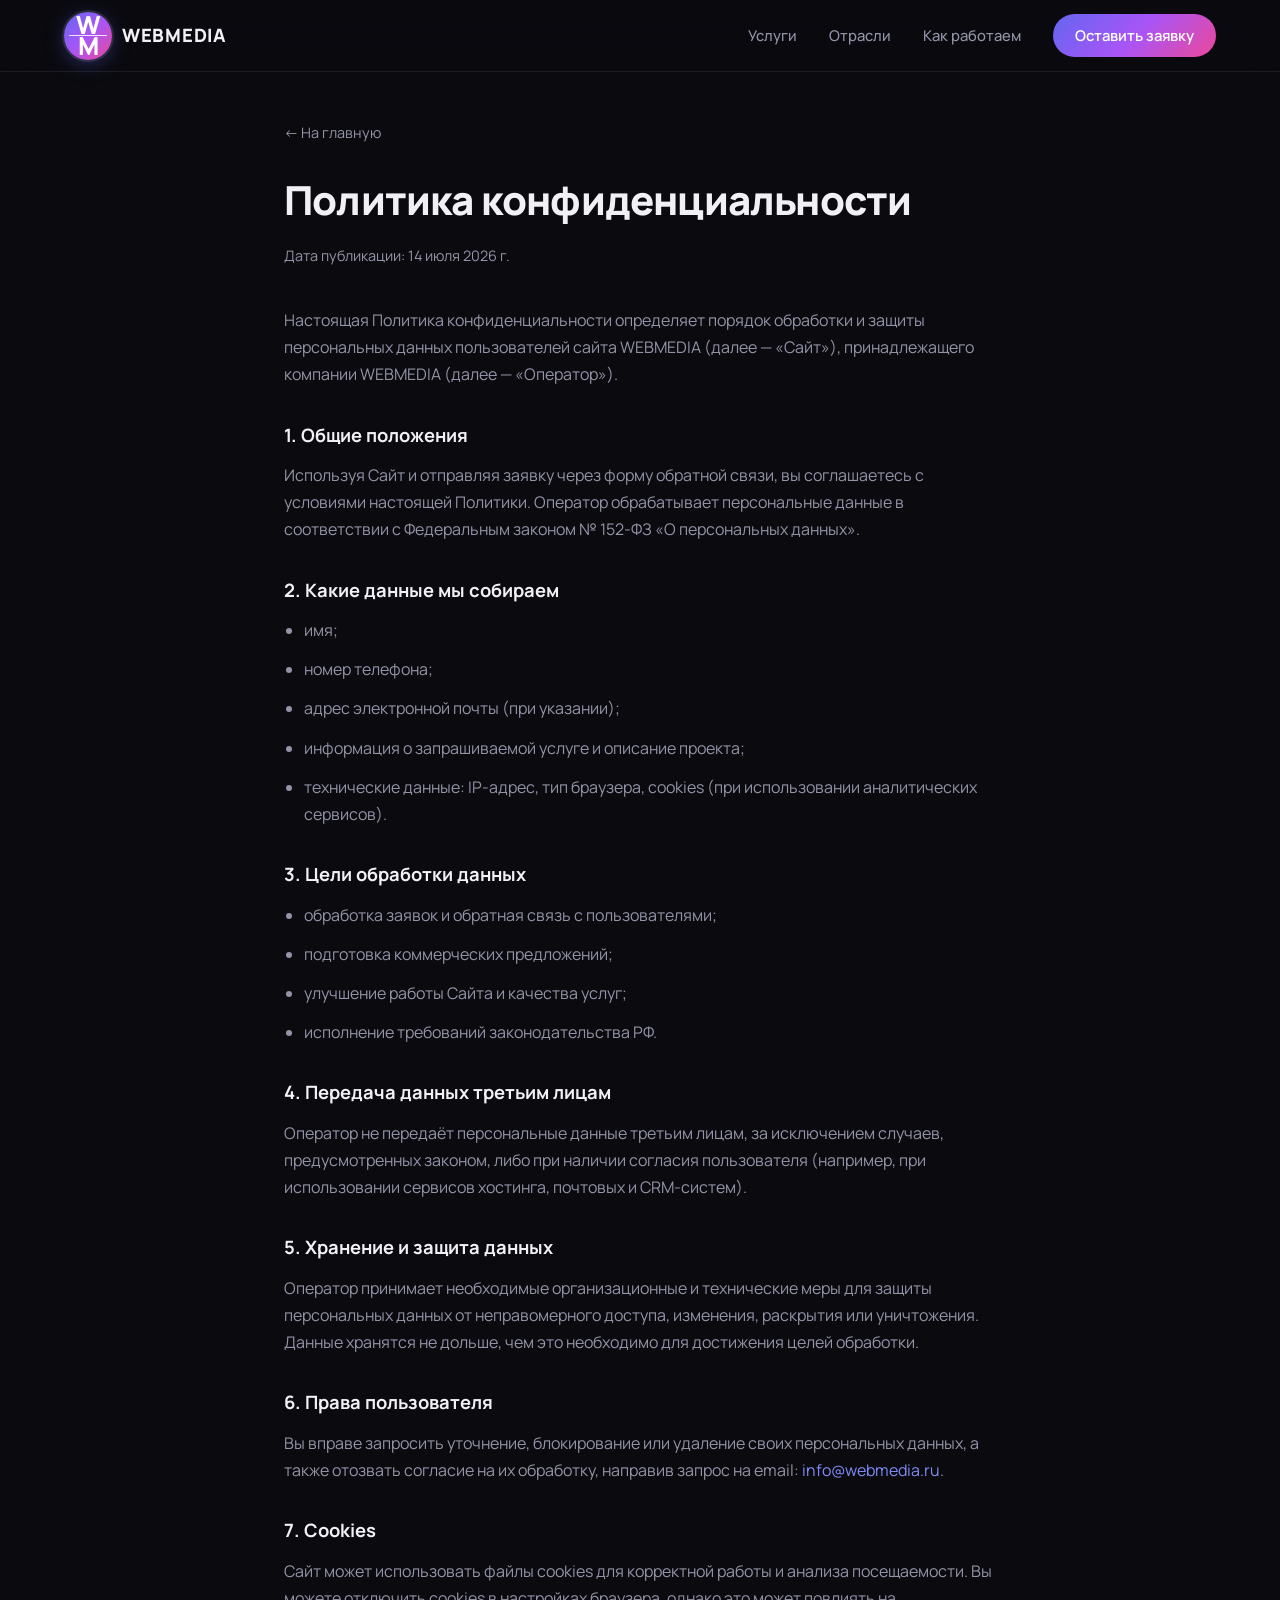
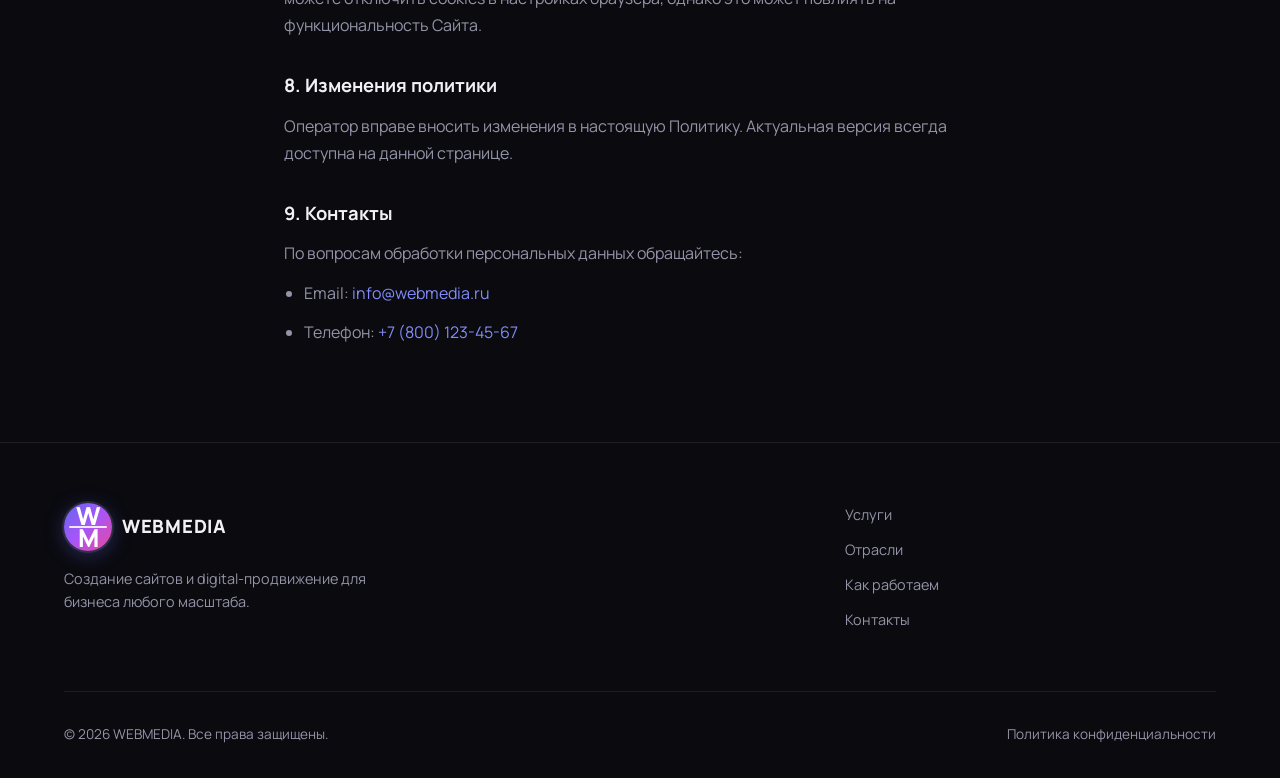
==== privacy.html @ d29331d7 "добавила политику конфиденциальности" ====
<!DOCTYPE html>
<html lang="ru">
<head>
  <meta charset="UTF-8">
  <meta name="viewport" content="width=device-width, initial-scale=1.0">
  <meta name="description" content="Политика конфиденциальности WEBMEDIA — порядок обработки и защиты персональных данных пользователей сайта.">
  <title>Политика конфиденциальности — WEBMEDIA</title>
  <link rel="preconnect" href="https://fonts.googleapis.com">
  <link rel="preconnect" href="https://fonts.gstatic.com" crossorigin>
  <link href="https://fonts.googleapis.com/css2?family=Manrope:wght@400;500;600;700;800&display=swap" rel="stylesheet">
  <link rel="stylesheet" href="styles.css">
</head>
<body>
  <header class="header header--scrolled" id="header">
    <div class="container header__inner">
      <a href="index.html" class="logo">
        <span class="logo__mark">
          <span class="logo__w">W</span>
          <span class="logo__divider" aria-hidden="true"></span>
          <span class="logo__m">M</span>
        </span>
        <span class="logo__text">WEBMEDIA</span>
      </a>
      <nav class="nav" id="nav">
        <a href="index.html#services" class="nav__link">Услуги</a>
        <a href="index.html#industries" class="nav__link">Отрасли</a>
        <a href="index.html#process" class="nav__link">Как работаем</a>
        <a href="index.html#contact" class="nav__link nav__link--cta">Оставить заявку</a>
      </nav>
      <button class="burger" id="burger" aria-label="Открыть меню">
        <span></span>
        <span></span>
        <span></span>
      </button>
    </div>
  </header>

  <main class="legal-page">
    <div class="container legal-page__inner">
      <a href="index.html" class="legal-page__back">&larr; На главную</a>
      <h1 class="legal-page__title">Политика конфиденциальности</h1>
      <p class="legal-page__updated">Дата публикации: 14 июля 2026 г.</p>

      <div class="legal-page__content">
        <p>Настоящая Политика конфиденциальности определяет порядок обработки и защиты персональных данных пользователей сайта WEBMEDIA (далее — «Сайт»), принадлежащего компании WEBMEDIA (далее — «Оператор»).</p>

        <h2>1. Общие положения</h2>
        <p>Используя Сайт и отправляя заявку через форму обратной связи, вы соглашаетесь с условиями настоящей Политики. Оператор обрабатывает персональные данные в соответствии с Федеральным законом № 152-ФЗ «О персональных данных».</p>

        <h2>2. Какие данные мы собираем</h2>
        <ul>
          <li>имя;</li>
          <li>номер телефона;</li>
          <li>адрес электронной почты (при указании);</li>
          <li>информация о запрашиваемой услуге и описание проекта;</li>
          <li>технические данные: IP-адрес, тип браузера, cookies (при использовании аналитических сервисов).</li>
        </ul>

        <h2>3. Цели обработки данных</h2>
        <ul>
          <li>обработка заявок и обратная связь с пользователями;</li>
          <li>подготовка коммерческих предложений;</li>
          <li>улучшение работы Сайта и качества услуг;</li>
          <li>исполнение требований законодательства РФ.</li>
        </ul>

        <h2>4. Передача данных третьим лицам</h2>
        <p>Оператор не передаёт персональные данные третьим лицам, за исключением случаев, предусмотренных законом, либо при наличии согласия пользователя (например, при использовании сервисов хостинга, почтовых и CRM-систем).</p>

        <h2>5. Хранение и защита данных</h2>
        <p>Оператор принимает необходимые организационные и технические меры для защиты персональных данных от неправомерного доступа, изменения, раскрытия или уничтожения. Данные хранятся не дольше, чем это необходимо для достижения целей обработки.</p>

        <h2>6. Права пользователя</h2>
        <p>Вы вправе запросить уточнение, блокирование или удаление своих персональных данных, а также отозвать согласие на их обработку, направив запрос на email: <a href="mailto:info@webmedia.ru">info@webmedia.ru</a>.</p>

        <h2>7. Cookies</h2>
        <p>Сайт может использовать файлы cookies для корректной работы и анализа посещаемости. Вы можете отключить cookies в настройках браузера, однако это может повлиять на функциональность Сайта.</p>

        <h2>8. Изменения политики</h2>
        <p>Оператор вправе вносить изменения в настоящую Политику. Актуальная версия всегда доступна на данной странице.</p>

        <h2>9. Контакты</h2>
        <p>По вопросам обработки персональных данных обращайтесь:</p>
        <ul>
          <li>Email: <a href="mailto:info@webmedia.ru">info@webmedia.ru</a></li>
          <li>Телефон: <a href="tel:+78001234567">+7 (800) 123-45-67</a></li>
        </ul>
      </div>
    </div>
  </main>

  <footer class="footer">
    <div class="container footer__inner">
      <div class="footer__brand">
        <a href="index.html" class="logo">
          <span class="logo__mark">
            <span class="logo__w">W</span>
            <span class="logo__divider" aria-hidden="true"></span>
            <span class="logo__m">M</span>
          </span>
          <span class="logo__text">WEBMEDIA</span>
        </a>
        <p>Создание сайтов и digital-продвижение для бизнеса любого масштаба.</p>
      </div>
      <div class="footer__links">
        <a href="index.html#services">Услуги</a>
        <a href="index.html#industries">Отрасли</a>
        <a href="index.html#process">Как работаем</a>
        <a href="index.html#contact">Контакты</a>
      </div>
      <div class="footer__bottom">
        <p>&copy; 2026 WEBMEDIA. Все права защищены.</p>
        <a href="privacy.html" class="footer__legal">Политика конфиденциальности</a>
      </div>
    </div>
  </footer>

  <script src="script.js"></script>
</body>
</html>
---- styles.css ----
*,
*::before,
*::after {
  box-sizing: border-box;
  margin: 0;
  padding: 0;
}

:root {
  --bg: #0a0a0f;
  --bg-card: #12121a;
  --bg-card-hover: #1a1a26;
  --surface: #16161f;
  --border: rgba(255, 255, 255, 0.08);
  --text: #f0f0f5;
  --text-muted: #9494a8;
  --accent: #6366f1;
  --accent-light: #818cf8;
  --accent-glow: rgba(99, 102, 241, 0.35);
  --gradient: linear-gradient(135deg, #6366f1 0%, #a855f7 50%, #ec4899 100%);
  --radius: 16px;
  --radius-sm: 10px;
  --header-h: 72px;
  --transition: 0.3s cubic-bezier(0.4, 0, 0.2, 1);
}

html {
  scroll-behavior: smooth;
}

body {
  font-family: 'Manrope', system-ui, sans-serif;
  background: var(--bg);
  color: var(--text);
  line-height: 1.6;
  overflow-x: hidden;
}

.container {
  max-width: 1200px;
  margin: 0 auto;
  padding: 0 24px;
}

a {
  color: inherit;
  text-decoration: none;
}

/* Header */
.header {
  position: fixed;
  top: 0;
  left: 0;
  right: 0;
  z-index: 100;
  height: var(--header-h);
  background: rgba(10, 10, 15, 0.8);
  backdrop-filter: blur(20px);
  border-bottom: 1px solid var(--border);
  transition: var(--transition);
}

.header--scrolled {
  background: rgba(10, 10, 15, 0.95);
  box-shadow: 0 4px 30px rgba(0, 0, 0, 0.3);
}

.header__inner {
  display: flex;
  align-items: center;
  justify-content: space-between;
  height: 100%;
}

.logo {
  display: flex;
  align-items: center;
  gap: 10px;
  font-weight: 800;
  font-size: 1.15rem;
  letter-spacing: 0.04em;
}

.logo__mark {
  display: flex;
  flex-direction: column;
  align-items: center;
  justify-content: center;
  width: 48px;
  height: 48px;
  padding: 4px 5px;
  background: var(--gradient);
  border-radius: 50%;
  line-height: 1;
  flex-shrink: 0;
  box-shadow: 0 0 0 2px rgba(255, 255, 255, 0.1), 0 4px 20px var(--accent-glow);
  animation: logo-pulse 3s ease-in-out infinite;
  transition: transform var(--transition), box-shadow var(--transition);
  overflow: hidden;
}

.logo:hover .logo__mark {
  transform: scale(1.08) rotate(-5deg);
  box-shadow: 0 0 0 2px rgba(255, 255, 255, 0.2), 0 8px 32px var(--accent-glow);
}

.logo__w,
.logo__m {
  font-weight: 800;
  color: #fff;
  letter-spacing: -0.08em;
  line-height: 0.72;
  width: 100%;
  text-align: center;
}

.logo__w {
  font-size: 1.55rem;
}

.logo__divider {
  flex-shrink: 0;
  width: 100%;
  height: 1.5px;
  margin: 1px 0;
  background: rgba(255, 255, 255, 0.85);
  border-radius: 1px;
}

.logo__m {
  font-size: 1.55rem;
}

.nav {
  display: flex;
  align-items: center;
  gap: 32px;
}

.nav__link {
  font-size: 0.925rem;
  font-weight: 500;
  color: var(--text-muted);
  transition: color var(--transition);
}

.nav__link:hover {
  color: var(--text);
}

.nav__link--cta {
  padding: 10px 22px;
  background: var(--gradient);
  border-radius: 50px;
  color: #fff !important;
  font-weight: 600;
}

.nav__link--cta:hover {
  opacity: 0.9;
  transform: translateY(-1px);
}

.burger {
  display: none;
  flex-direction: column;
  gap: 5px;
  background: none;
  border: none;
  cursor: pointer;
  padding: 4px;
}

.burger span {
  display: block;
  width: 24px;
  height: 2px;
  background: var(--text);
  border-radius: 2px;
  transition: var(--transition);
}

.burger.active span:nth-child(1) {
  transform: rotate(45deg) translate(5px, 5px);
}

.burger.active span:nth-child(2) {
  opacity: 0;
}

.burger.active span:nth-child(3) {
  transform: rotate(-45deg) translate(5px, -5px);
}

/* Hero */
.hero {
  position: relative;
  min-height: 100vh;
  display: flex;
  align-items: center;
  padding: calc(var(--header-h) + 40px) 0 80px;
  overflow: hidden;
}

.hero__bg {
  position: absolute;
  inset: 0;
  background:
    radial-gradient(ellipse 80% 60% at 50% -10%, rgba(99, 102, 241, 0.18) 0%, transparent 60%),
    radial-gradient(ellipse 50% 40% at 90% 80%, rgba(168, 85, 247, 0.12) 0%, transparent 50%),
    radial-gradient(ellipse 40% 30% at 10% 70%, rgba(236, 72, 153, 0.08) 0%, transparent 50%);
  pointer-events: none;
  animation: bg-shift 12s ease-in-out infinite alternate;
}

.hero__orb {
  position: absolute;
  border-radius: 50%;
  filter: blur(60px);
  opacity: 0.5;
  pointer-events: none;
}

.hero__orb--1 {
  width: 320px;
  height: 320px;
  background: rgba(99, 102, 241, 0.25);
  top: 10%;
  left: 5%;
  animation: orb-float 8s ease-in-out infinite;
}

.hero__orb--2 {
  width: 240px;
  height: 240px;
  background: rgba(168, 85, 247, 0.2);
  bottom: 15%;
  right: 10%;
  animation: orb-float 10s ease-in-out infinite reverse;
}

.hero__orb--3 {
  width: 180px;
  height: 180px;
  background: rgba(236, 72, 153, 0.15);
  top: 50%;
  left: 45%;
  animation: orb-float 7s ease-in-out infinite;
  animation-delay: -3s;
}

.hero__inner {
  position: relative;
  display: grid;
  grid-template-columns: 1fr 1fr;
  gap: 60px;
  align-items: center;
}

.hero__badge {
  display: inline-block;
  padding: 6px 16px;
  background: rgba(99, 102, 241, 0.15);
  border: 1px solid rgba(99, 102, 241, 0.3);
  border-radius: 50px;
  font-size: 0.85rem;
  font-weight: 600;
  color: var(--accent-light);
  margin-bottom: 24px;
}

.hero__title {
  font-size: clamp(2.2rem, 5vw, 3.5rem);
  font-weight: 800;
  line-height: 1.15;
  letter-spacing: -0.02em;
  margin-bottom: 20px;
}

.gradient-text {
  background: var(--gradient);
  -webkit-background-clip: text;
  -webkit-text-fill-color: transparent;
  background-clip: text;
}

.gradient-text--animated {
  background-size: 200% auto;
  animation: gradient-flow 4s linear infinite;
}

.hero__desc {
  font-size: 1.125rem;
  color: var(--text-muted);
  max-width: 520px;
  margin-bottom: 36px;
}

.hero__actions {
  display: flex;
  gap: 16px;
  flex-wrap: wrap;
  margin-bottom: 48px;
}

.btn {
  display: inline-flex;
  align-items: center;
  justify-content: center;
  padding: 14px 28px;
  border-radius: 50px;
  font-family: inherit;
  font-size: 0.95rem;
  font-weight: 600;
  cursor: pointer;
  border: none;
  transition: var(--transition);
}

.btn--primary {
  background: var(--gradient);
  color: #fff;
  box-shadow: 0 4px 24px var(--accent-glow);
}

.btn--primary:hover {
  transform: translateY(-2px);
  box-shadow: 0 8px 32px var(--accent-glow);
}

.btn--shine {
  position: relative;
  overflow: hidden;
}

.btn--shine::after {
  content: '';
  position: absolute;
  top: 0;
  left: -100%;
  width: 60%;
  height: 100%;
  background: linear-gradient(90deg, transparent, rgba(255, 255, 255, 0.25), transparent);
  animation: shine 3s ease-in-out infinite;
}

.btn--ghost {
  background: transparent;
  color: var(--text);
  border: 1px solid var(--border);
}

.btn--ghost:hover {
  background: rgba(255, 255, 255, 0.05);
  border-color: rgba(255, 255, 255, 0.15);
}

.btn--white {
  background: #fff;
  color: var(--bg);
}

.btn--white:hover {
  transform: translateY(-2px);
  box-shadow: 0 8px 24px rgba(255, 255, 255, 0.2);
}

.btn--full {
  width: 100%;
}

.hero__stats {
  display: flex;
  gap: 40px;
  flex-wrap: wrap;
}

.stat__value {
  font-size: 1.75rem;
  font-weight: 800;
  background: var(--gradient);
  -webkit-background-clip: text;
  -webkit-text-fill-color: transparent;
  background-clip: text;
  line-height: 1.2;
}

.stat__num,
.stat__suffix {
  font: inherit;
  background: inherit;
  -webkit-background-clip: inherit;
  -webkit-text-fill-color: inherit;
  background-clip: inherit;
}

.stat__label {
  font-size: 0.85rem;
  color: var(--text-muted);
}

/* Hero visual cards */
.hero__visual {
  position: relative;
  height: 420px;
}

.hero-card {
  position: absolute;
  background: var(--bg-card);
  border: 1px solid var(--border);
  border-radius: var(--radius);
  padding: 24px;
  backdrop-filter: blur(10px);
  animation: float 6s ease-in-out infinite;
}

.hero-card--1 {
  top: 20px;
  left: 0;
  width: 260px;
  animation-delay: 0s;
}

.hero-card--2 {
  top: 100px;
  right: 0;
  width: 220px;
  animation-delay: -2s;
}

.hero-card--3 {
  bottom: 20px;
  left: 60px;
  width: 280px;
  animation-delay: -4s;
}

@keyframes float {
  0%, 100% { transform: translateY(0); }
  50% { transform: translateY(-12px); }
}

.hero-card__icon {
  font-size: 1.5rem;
  margin-bottom: 12px;
}

.hero-card__title {
  font-weight: 600;
  margin-bottom: 12px;
}

.hero-card__bar {
  height: 6px;
  background: rgba(255, 255, 255, 0.08);
  border-radius: 3px;
  overflow: hidden;
}

.hero-card__bar span,
.hero-card__progress {
  display: block;
  height: 100%;
  background: var(--gradient);
  border-radius: 3px;
}

.hero-card__progress {
  width: 0;
  animation: progress-fill 2s ease-out 1s forwards;
}

.hero-card__value {
  font-size: 2rem;
  font-weight: 800;
  background: var(--gradient);
  -webkit-background-clip: text;
  -webkit-text-fill-color: transparent;
  background-clip: text;
}

.hero-card__tags {
  display: flex;
  gap: 8px;
  flex-wrap: wrap;
}

.hero-card__tags span {
  padding: 4px 12px;
  background: rgba(99, 102, 241, 0.15);
  border-radius: 50px;
  font-size: 0.8rem;
  color: var(--accent-light);
}

/* Sections */
.section {
  padding: 100px 0;
}

.section--dark {
  background: var(--surface);
}

.section--accent {
  padding: 60px 0;
}

.section__head {
  text-align: center;
  max-width: 640px;
  margin: 0 auto 60px;
}

.section__tag {
  display: inline-block;
  font-size: 0.8rem;
  font-weight: 700;
  text-transform: uppercase;
  letter-spacing: 0.1em;
  color: var(--accent-light);
  margin-bottom: 12px;
}

.section__title {
  font-size: clamp(1.75rem, 3.5vw, 2.5rem);
  font-weight: 800;
  letter-spacing: -0.02em;
  margin-bottom: 16px;
}

.section__desc {
  color: var(--text-muted);
  font-size: 1.05rem;
}

/* Services */
.services-grid {
  display: flex;
  flex-direction: column;
  gap: 24px;
}

.services-row {
  display: grid;
  grid-template-columns: repeat(3, 1fr);
  gap: 24px;
}

.service-card {
  background: var(--bg-card);
  border: 1px solid var(--border);
  border-radius: var(--radius);
  padding: 32px;
  transition: var(--transition);
}

.service-card:hover {
  border-color: rgba(99, 102, 241, 0.3);
  transform: translateY(-4px);
  box-shadow: 0 12px 40px rgba(0, 0, 0, 0.3);
}

.service-card:hover .service-card__icon {
  animation: icon-pop 0.5s ease;
}

.service-card--featured {
  background: linear-gradient(145deg, rgba(99, 102, 241, 0.08) 0%, var(--bg-card) 60%);
  border-color: rgba(99, 102, 241, 0.2);
}

.service-card--featured .service-card__list {
  display: grid;
  grid-template-columns: repeat(2, 1fr);
  gap: 10px 24px;
}

.service-card__header {
  display: flex;
  align-items: center;
  gap: 14px;
  margin-bottom: 16px;
}

.service-card__icon {
  font-size: 1.75rem;
}

.service-card__title {
  font-size: 1.25rem;
  font-weight: 700;
}

.service-card__desc {
  color: var(--text-muted);
  margin-bottom: 20px;
}

.service-card__list {
  list-style: none;
  display: flex;
  flex-direction: column;
  gap: 10px;
}

.service-card__list li {
  position: relative;
  padding-left: 24px;
  color: var(--text-muted);
  font-size: 0.95rem;
}

.service-card__list li::before {
  content: '✓';
  position: absolute;
  left: 0;
  color: var(--accent-light);
  font-weight: 700;
}

/* Industries */
.industries-grid {
  display: grid;
  grid-template-columns: repeat(3, 1fr);
  gap: 20px;
}

.industry-card {
  background: var(--bg-card);
  border: 1px solid var(--border);
  border-radius: var(--radius);
  padding: 28px;
  transition: var(--transition);
}

.industry-card:hover {
  background: var(--bg-card-hover);
  border-color: rgba(99, 102, 241, 0.25);
  transform: translateY(-3px);
}

.industry-card:hover .industry-card__icon {
  animation: icon-pop 0.5s ease;
}

.industry-card__icon {
  font-size: 2rem;
  display: block;
  margin-bottom: 14px;
}

.industry-card h3 {
  font-size: 1.05rem;
  font-weight: 700;
  margin-bottom: 8px;
}

.industry-card p {
  font-size: 0.875rem;
  color: var(--text-muted);
  line-height: 1.5;
}

.industry-card--more {
  background: linear-gradient(145deg, rgba(99, 102, 241, 0.1), rgba(168, 85, 247, 0.05));
  border-color: rgba(99, 102, 241, 0.2);
}

/* Process */
.process-steps {
  display: grid;
  grid-template-columns: repeat(4, 1fr);
  gap: 24px;
}

.process-step {
  position: relative;
  padding: 32px 24px;
  background: var(--bg-card);
  border: 1px solid var(--border);
  border-radius: var(--radius);
  transition: var(--transition);
}

.process-step:hover {
  border-color: rgba(99, 102, 241, 0.3);
}

.process-step__num {
  font-size: 2.5rem;
  font-weight: 800;
  background: var(--gradient);
  -webkit-background-clip: text;
  -webkit-text-fill-color: transparent;
  background-clip: text;
  opacity: 0.5;
  margin-bottom: 16px;
}

.process-step h3 {
  font-size: 1.05rem;
  font-weight: 700;
  margin-bottom: 10px;
}

.process-step p {
  font-size: 0.9rem;
  color: var(--text-muted);
}

/* CTA block */
.cta-block {
  display: flex;
  align-items: center;
  justify-content: space-between;
  gap: 32px;
  padding: 48px 56px;
  background: var(--gradient);
  background-size: 200% auto;
  border-radius: calc(var(--radius) + 4px);
  animation: gradient-flow 6s linear infinite;
}

.cta-block h2 {
  font-size: 1.75rem;
  font-weight: 800;
  margin-bottom: 8px;
}

.cta-block p {
  opacity: 0.9;
  font-size: 1.05rem;
}

/* Contact */
.contact-grid {
  display: grid;
  grid-template-columns: 1fr 1fr;
  gap: 60px;
  align-items: start;
}

.contact-info .section__tag,
.contact-info .section__title,
.contact-info .section__desc {
  text-align: left;
}

.contact-info .section__head {
  margin: 0 0 32px;
  text-align: left;
}

.contact-details {
  display: flex;
  flex-direction: column;
  gap: 24px;
}

.contact-detail__label {
  display: block;
  font-size: 0.8rem;
  font-weight: 600;
  text-transform: uppercase;
  letter-spacing: 0.08em;
  color: var(--text-muted);
  margin-bottom: 4px;
}

.contact-detail a {
  font-size: 1.15rem;
  font-weight: 600;
  color: var(--accent-light);
  transition: color var(--transition);
}

.contact-detail a:hover {
  color: var(--text);
}

.contact-actions {
  display: flex;
  flex-wrap: wrap;
  gap: 12px;
  margin-top: 32px;
}

.btn--contact {
  display: inline-flex;
  align-items: center;
  gap: 8px;
  padding: 12px 22px;
  border-radius: 50px;
  font-weight: 600;
  font-size: 0.9rem;
  transition: var(--transition);
}

.btn--contact svg {
  width: 18px;
  height: 18px;
  flex-shrink: 0;
}

.btn--phone {
  background: rgba(34, 197, 94, 0.12);
  color: #4ade80;
  border: 1px solid rgba(34, 197, 94, 0.3);
}

.btn--phone:hover {
  background: rgba(34, 197, 94, 0.2);
  transform: translateY(-2px);
}

.btn--email {
  background: rgba(99, 102, 241, 0.12);
  color: var(--accent-light);
  border: 1px solid rgba(99, 102, 241, 0.3);
}

.btn--email:hover {
  background: rgba(99, 102, 241, 0.2);
  transform: translateY(-2px);
}

.btn--max {
  background: linear-gradient(135deg, #5b4cff 0%, #7c3aed 100%);
  color: #fff;
  box-shadow: 0 4px 20px rgba(91, 76, 255, 0.3);
}

.btn--max:hover {
  transform: translateY(-2px);
  box-shadow: 0 8px 28px rgba(91, 76, 255, 0.4);
}

.contact-form {
  background: var(--bg-card);
  border: 1px solid var(--border);
  border-radius: var(--radius);
  padding: 36px;
}

.form-group {
  margin-bottom: 20px;
}

.form-group label {
  display: block;
  font-size: 0.875rem;
  font-weight: 600;
  margin-bottom: 8px;
  color: var(--text-muted);
}

.form-group input,
.form-group select,
.form-group textarea {
  width: 100%;
  padding: 14px 16px;
  background: var(--surface);
  border: 1px solid var(--border);
  border-radius: var(--radius-sm);
  color: var(--text);
  font-family: inherit;
  font-size: 0.95rem;
  transition: border-color var(--transition);
}

.form-group input:focus,
.form-group select:focus,
.form-group textarea:focus {
  outline: none;
  border-color: var(--accent);
}

.form-group input::placeholder,
.form-group textarea::placeholder {
  color: rgba(148, 148, 168, 0.6);
}

.form-group select {
  cursor: pointer;
  appearance: none;
  background-image: url("data:image/svg+xml,%3Csvg xmlns='http://www.w3.org/2000/svg' width='12' height='12' fill='%239494a8' viewBox='0 0 16 16'%3E%3Cpath d='M8 11L3 6h10l-5 5z'/%3E%3C/svg%3E");
  background-repeat: no-repeat;
  background-position: right 16px center;
}

.form-group textarea {
  resize: vertical;
  min-height: 100px;
}

.form-note {
  margin-top: 12px;
  font-size: 0.75rem;
  color: var(--text-muted);
  text-align: center;
}

/* Footer */
.footer {
  padding: 60px 0 32px;
  border-top: 1px solid var(--border);
}

.footer__inner {
  display: grid;
  grid-template-columns: 2fr 1fr;
  gap: 40px;
}

.footer__brand p {
  margin-top: 16px;
  color: var(--text-muted);
  font-size: 0.9rem;
  max-width: 320px;
}

.footer__links {
  display: flex;
  flex-direction: column;
  gap: 12px;
}

.footer__links a {
  color: var(--text-muted);
  font-size: 0.9rem;
  transition: color var(--transition);
}

.footer__links a:hover {
  color: var(--text);
}

.footer__bottom {
  grid-column: 1 / -1;
  display: flex;
  justify-content: space-between;
  align-items: center;
  flex-wrap: wrap;
  gap: 12px;
  padding-top: 32px;
  border-top: 1px solid var(--border);
  margin-top: 20px;
}

.footer__bottom p {
  font-size: 0.85rem;
  color: var(--text-muted);
}

.footer__legal {
  font-size: 0.85rem;
  color: var(--text-muted);
  transition: color var(--transition);
}

.footer__legal:hover {
  color: var(--text);
}

.footer__note {
  font-size: 0.75rem !important;
  opacity: 0.6;
}

/* Legal page */
.legal-page {
  padding: calc(var(--header-h) + 48px) 0 80px;
}

.legal-page__inner {
  max-width: 760px;
}

.legal-page__back {
  display: inline-block;
  margin-bottom: 24px;
  font-size: 0.9rem;
  color: var(--text-muted);
  transition: color var(--transition);
}

.legal-page__back:hover {
  color: var(--accent-light);
}

.legal-page__title {
  font-size: clamp(1.75rem, 4vw, 2.5rem);
  font-weight: 800;
  letter-spacing: -0.02em;
  margin-bottom: 12px;
}

.legal-page__updated {
  font-size: 0.9rem;
  color: var(--text-muted);
  margin-bottom: 40px;
}

.legal-page__content h2 {
  font-size: 1.15rem;
  font-weight: 700;
  margin: 32px 0 12px;
}

.legal-page__content p,
.legal-page__content li {
  color: var(--text-muted);
  line-height: 1.7;
  margin-bottom: 12px;
}

.legal-page__content ul {
  padding-left: 20px;
  margin-bottom: 16px;
}

.legal-page__content a {
  color: var(--accent-light);
  transition: color var(--transition);
}

.legal-page__content a:hover {
  color: var(--text);
}

/* Toast */
.toast {
  position: fixed;
  bottom: 32px;
  left: 50%;
  transform: translateX(-50%) translateY(100px);
  padding: 16px 28px;
  background: var(--bg-card);
  border: 1px solid rgba(99, 102, 241, 0.4);
  border-radius: 50px;
  font-size: 0.925rem;
  font-weight: 500;
  box-shadow: 0 8px 32px rgba(0, 0, 0, 0.4);
  opacity: 0;
  transition: all 0.4s cubic-bezier(0.4, 0, 0.2, 1);
  z-index: 200;
  pointer-events: none;
}

.toast.show {
  transform: translateX(-50%) translateY(0);
  opacity: 1;
}

.nav__link:not(.nav__link--cta) {
  position: relative;
}

.nav__link:not(.nav__link--cta)::after {
  content: '';
  position: absolute;
  bottom: -4px;
  left: 0;
  width: 0;
  height: 2px;
  background: var(--gradient);
  border-radius: 2px;
  transition: width var(--transition);
}

.nav__link:not(.nav__link--cta):hover::after {
  width: 100%;
}

/* Animations on scroll */
.reveal {
  opacity: 0;
  transform: translateY(40px);
  transition: opacity 0.7s cubic-bezier(0.4, 0, 0.2, 1),
              transform 0.7s cubic-bezier(0.4, 0, 0.2, 1);
  transition-delay: var(--reveal-delay, 0s);
}

.reveal.visible {
  opacity: 1;
  transform: translateY(0);
}

.reveal-left {
  opacity: 0;
  transform: translateX(-40px);
  transition: opacity 0.7s ease, transform 0.7s ease;
  transition-delay: var(--reveal-delay, 0s);
}

.reveal-left.visible {
  opacity: 1;
  transform: translateX(0);
}

.reveal-right {
  opacity: 0;
  transform: translateX(40px);
  transition: opacity 0.7s ease, transform 0.7s ease;
  transition-delay: var(--reveal-delay, 0s);
}

.reveal-right.visible {
  opacity: 1;
  transform: translateX(0);
}

.anim-fade-up {
  opacity: 0;
  transform: translateY(24px);
  animation: fade-up 0.8s cubic-bezier(0.4, 0, 0.2, 1) forwards;
}

.anim-delay-1 { animation-delay: 0.15s; }
.anim-delay-2 { animation-delay: 0.3s; }
.anim-delay-3 { animation-delay: 0.45s; }
.anim-delay-4 { animation-delay: 0.6s; }

.anim-bounce {
  animation: gentle-bounce 2s ease-in-out infinite;
}

.anim-tag {
  opacity: 0;
  transform: scale(0.8);
  animation: tag-pop 0.5s ease forwards;
}

@keyframes fade-up {
  to {
    opacity: 1;
    transform: translateY(0);
  }
}

@keyframes logo-pulse {
  0%, 100% { box-shadow: 0 0 0 2px rgba(255, 255, 255, 0.1), 0 4px 20px var(--accent-glow); }
  50% { box-shadow: 0 0 0 2px rgba(255, 255, 255, 0.15), 0 4px 28px rgba(99, 102, 241, 0.5); }
}

@keyframes bg-shift {
  0% { filter: hue-rotate(0deg); }
  100% { filter: hue-rotate(15deg); }
}

@keyframes orb-float {
  0%, 100% { transform: translate(0, 0) scale(1); }
  33% { transform: translate(30px, -20px) scale(1.05); }
  66% { transform: translate(-20px, 15px) scale(0.95); }
}

@keyframes gradient-flow {
  0% { background-position: 0% center; }
  100% { background-position: 200% center; }
}

@keyframes shine {
  0% { left: -100%; }
  40%, 100% { left: 150%; }
}

@keyframes progress-fill {
  to { width: 92%; }
}

@keyframes gentle-bounce {
  0%, 100% { transform: translateY(0); }
  50% { transform: translateY(-6px); }
}

@keyframes tag-pop {
  to {
    opacity: 1;
    transform: scale(1);
  }
}

@keyframes icon-pop {
  0% { transform: scale(1); }
  50% { transform: scale(1.25); }
  100% { transform: scale(1); }
}

@media (prefers-reduced-motion: reduce) {
  *, *::before, *::after {
    animation-duration: 0.01ms !important;
    animation-iteration-count: 1 !important;
    transition-duration: 0.01ms !important;
  }

  .reveal, .reveal-left, .reveal-right {
    opacity: 1;
    transform: none;
  }
}

/* Responsive */
@media (max-width: 1024px) {
  .hero__inner {
    grid-template-columns: 1fr;
    text-align: center;
  }

  .hero__desc {
    margin-left: auto;
    margin-right: auto;
  }

  .hero__actions {
    justify-content: center;
  }

  .hero__stats {
    justify-content: center;
  }

  .hero__visual {
    display: none;
  }

  .services-row {
    grid-template-columns: 1fr;
  }

  .service-card--featured .service-card__list {
    grid-template-columns: 1fr;
  }

  .industries-grid {
    grid-template-columns: repeat(2, 1fr);
  }

  .process-steps {
    grid-template-columns: repeat(2, 1fr);
  }

  .contact-grid {
    grid-template-columns: 1fr;
  }
}

@media (max-width: 768px) {
  .nav {
    position: fixed;
    top: var(--header-h);
    left: 0;
    right: 0;
    flex-direction: column;
    padding: 24px;
    background: rgba(10, 10, 15, 0.98);
    border-bottom: 1px solid var(--border);
    transform: translateY(-120%);
    opacity: 0;
    transition: var(--transition);
    gap: 20px;
  }

  .nav.open {
    transform: translateY(0);
    opacity: 1;
  }

  .burger {
    display: flex;
  }

  .industries-grid {
    grid-template-columns: 1fr;
  }

  .process-steps {
    grid-template-columns: 1fr;
  }

  .cta-block {
    flex-direction: column;
    text-align: center;
    padding: 36px 28px;
  }

  .footer__inner {
    grid-template-columns: 1fr;
  }

  .footer__bottom {
    flex-direction: column;
    text-align: center;
  }

  .section {
    padding: 72px 0;
  }
}
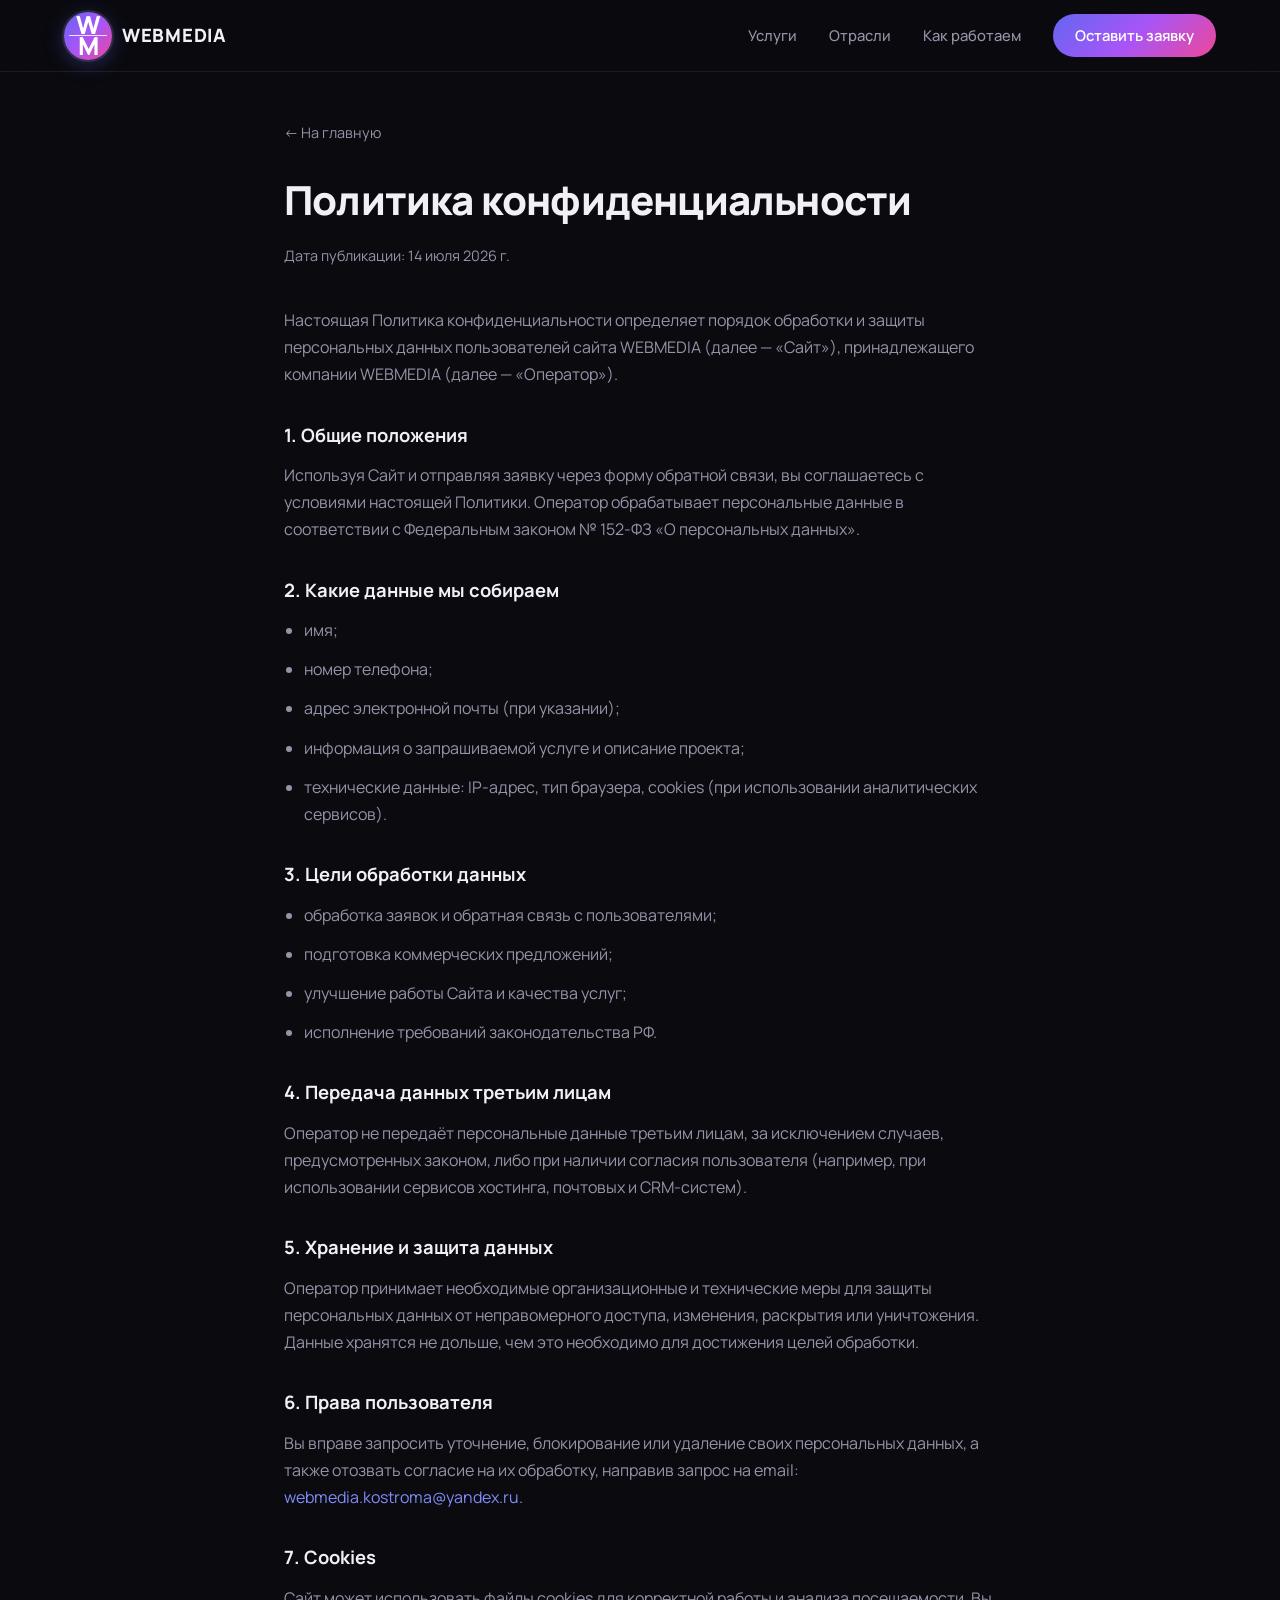
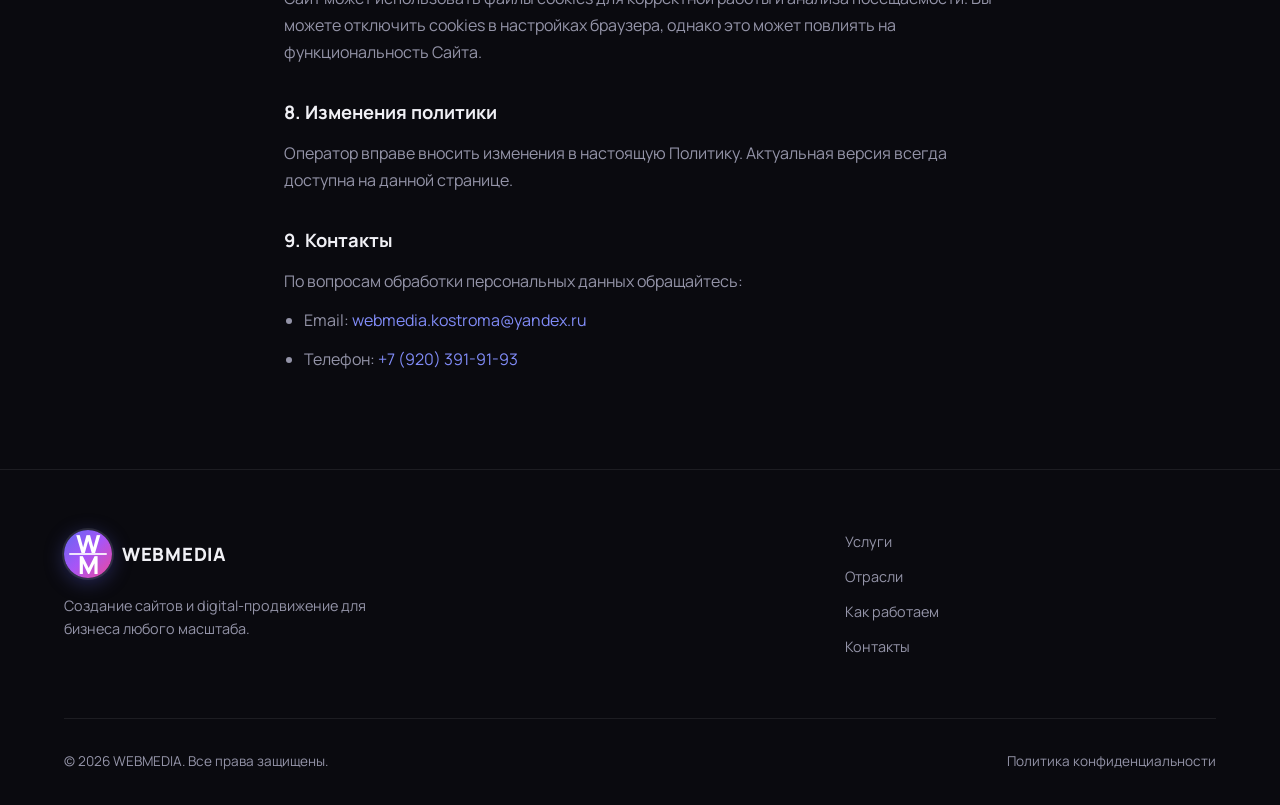
==== commit 8127b86a: "добавила контакты" ====
--- a/privacy.html
+++ b/privacy.html
@@ -71,7 +71,7 @@
         <p>Оператор принимает необходимые организационные и технические меры для защиты персональных данных от неправомерного доступа, изменения, раскрытия или уничтожения. Данные хранятся не дольше, чем это необходимо для достижения целей обработки.</p>
 
         <h2>6. Права пользователя</h2>
-        <p>Вы вправе запросить уточнение, блокирование или удаление своих персональных данных, а также отозвать согласие на их обработку, направив запрос на email: <a href="mailto:info@webmedia.ru">info@webmedia.ru</a>.</p>
+        <p>Вы вправе запросить уточнение, блокирование или удаление своих персональных данных, а также отозвать согласие на их обработку, направив запрос на email: <a href="mailto:webmedia.kostroma@yandex.ru">webmedia.kostroma@yandex.ru</a>.</p>
 
         <h2>7. Cookies</h2>
         <p>Сайт может использовать файлы cookies для корректной работы и анализа посещаемости. Вы можете отключить cookies в настройках браузера, однако это может повлиять на функциональность Сайта.</p>
@@ -82,8 +82,8 @@
         <h2>9. Контакты</h2>
         <p>По вопросам обработки персональных данных обращайтесь:</p>
         <ul>
-          <li>Email: <a href="mailto:info@webmedia.ru">info@webmedia.ru</a></li>
-          <li>Телефон: <a href="tel:+78001234567">+7 (800) 123-45-67</a></li>
+          <li>Email: <a href="mailto:webmedia.kostroma@yandex.ru">webmedia.kostroma@yandex.ru</a></li>
+          <li>Телефон: <a href="tel:+79203919193">+7 (920) 391-91-93</a></li>
         </ul>
       </div>
     </div>
